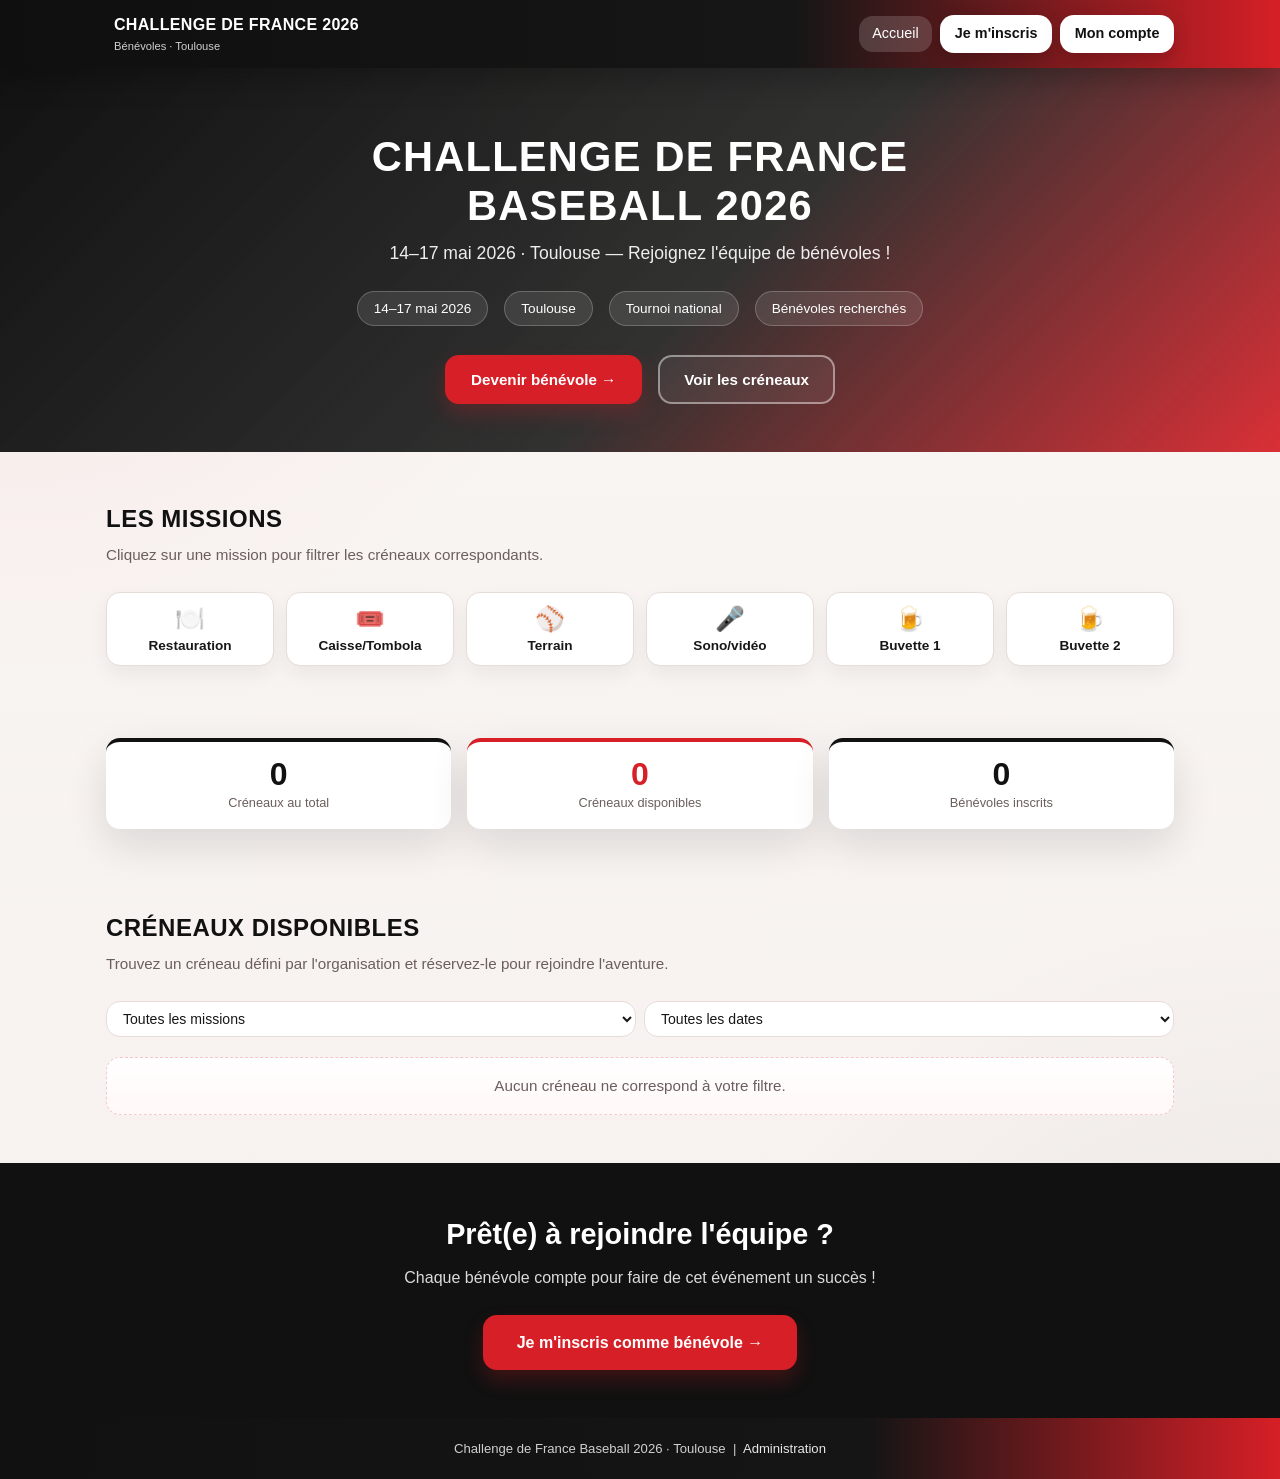
==== index.html @ 52179927 "encore une fois" ====
<!DOCTYPE html>
<html lang="fr">
<head>
  <meta charset="UTF-8" />
  <meta name="viewport" content="width=device-width, initial-scale=1.0" />
  <meta name="description" content="Devenez bénévole au Challenge de France de Baseball 2026 à Toulouse. Consultez les créneaux disponibles et inscrivez-vous en ligne." />
  <title>Bénévoles — Challenge de France Baseball 2026 · Toulouse</title>
  <link rel="stylesheet" href="css/main.css?v=20260425-1" />
</head>
<body>

  <!-- ====== HEADER ====== -->
  <header>
    <nav class="navbar" aria-label="Navigation principale">
      <a href="index.html" class="navbar-brand" aria-label="Accueil">
        <span class="brand-emoji" aria-hidden="true"></span>
        <span>
          <span class="brand-text">Challenge de France 2026</span>
          <span class="brand-sub">Bénévoles · Toulouse</span>
        </span>
      </a>
      <div class="navbar-links" role="navigation">
        <a href="index.html" class="active">Accueil</a>
        <a href="benevole.html" class="btn-cta">Je m'inscris</a>
        <a href="compte.html" class="btn-cta">Mon compte</a>
      </div>
    </nav>
  </header>

  <main>

    <!-- ====== HERO ====== -->
    <section class="hero" aria-labelledby="hero-title">
      <div class="container">
        <h1 id="hero-title">
          Challenge de France<br><span>Baseball 2026</span>
        </h1>
        <p class="hero-sub">
          14–17 mai 2026 · Toulouse — Rejoignez l'équipe de bénévoles !
        </p>
        <div class="hero-badges" aria-label="Informations clés">
          <div class="hero-badge">14–17 mai 2026</div>
          <div class="hero-badge">Toulouse</div>
          <div class="hero-badge">Tournoi national</div>
          <div class="hero-badge">Bénévoles recherchés</div>
        </div>
        <div class="hero-actions">
          <a href="benevole.html" class="btn btn-primary">Devenir bénévole →</a>
          <a href="#creneaux" class="btn btn-outline">Voir les créneaux</a>
        </div>
      </div>
    </section>

    <!-- ====== MISSIONS ====== -->
    <section class="section" aria-labelledby="missions-title">
      <div class="container">
        <h2 class="section-title" id="missions-title">Les missions</h2>
        <p class="section-sub">Cliquez sur une mission pour filtrer les créneaux correspondants.</p>

        <div class="missions-grid" role="list">
          <button class="mission-chip" data-mission="restauration" role="listitem" aria-label="Filtrer par mission Restauration">
            <span class="mission-icon" aria-hidden="true">🍽️</span>
            Restauration
          </button>
          <button class="mission-chip" data-mission="caisse_tombola" role="listitem" aria-label="Filtrer par mission Caisse/Tombola">
            <span class="mission-icon" aria-hidden="true">🎟️</span>
            Caisse/Tombola
          </button>
          <button class="mission-chip" data-mission="terrain" role="listitem" aria-label="Filtrer par mission Terrain">
            <span class="mission-icon" aria-hidden="true">⚾</span>
            Terrain
          </button>
          <button class="mission-chip" data-mission="sono_video" role="listitem" aria-label="Filtrer par mission Sono/vidéo">
            <span class="mission-icon" aria-hidden="true">🎤</span>
            Sono/vidéo
          </button>
          <button class="mission-chip" data-mission="buvette_1" role="listitem" aria-label="Filtrer par mission Buvette 1">
            <span class="mission-icon" aria-hidden="true">🍺</span>
            Buvette 1
          </button>
          <button class="mission-chip" data-mission="buvette_2" role="listitem" aria-label="Filtrer par mission Buvette 2">
            <span class="mission-icon" aria-hidden="true">🍺</span>
            Buvette 2
          </button>
        </div>
      </div>
    </section>

    <!-- ====== STATS ====== -->
    <section aria-label="Statistiques">
      <div class="container">
        <div class="stats-bar">
          <div class="stat-card">
            <div class="stat-number" id="stat-total-slots">—</div>
            <div class="stat-label">Créneaux au total</div>
          </div>
          <div class="stat-card accent">
            <div class="stat-number" id="stat-open-slots">—</div>
            <div class="stat-label">Créneaux disponibles</div>
          </div>
          <div class="stat-card">
            <div class="stat-number" id="stat-volunteers">—</div>
            <div class="stat-label">Bénévoles inscrits</div>
          </div>
        </div>
      </div>
    </section>

    <!-- ====== CRÉNEAUX ====== -->
    <section class="section" id="creneaux" aria-labelledby="creneaux-title">
      <div class="container">
        <h2 class="section-title" id="creneaux-title">Créneaux disponibles</h2>
        <p class="section-sub">Trouvez un créneau défini par l'organisation et réservez-le pour rejoindre l'aventure.</p>

        <!-- Filtres -->
        <div class="filter-bar" role="search" aria-label="Filtrer les créneaux">
          <select id="filter-mission" aria-label="Filtrer par mission">
            <option value="all">Toutes les missions</option>
            <option value="restauration">🍽️ Restauration</option>
            <option value="caisse_tombola">🎟️ Caisse/Tombola</option>
            <option value="terrain">⚾ Terrain</option>
            <option value="sono_video">🎤 Sono/vidéo</option>
            <option value="buvette_1">🍺 Buvette 1</option>
            <option value="buvette_2">🍺 Buvette 2</option>
          </select>
          <select id="filter-date" aria-label="Filtrer par date">
            <option value="all">Toutes les dates</option>
          </select>
        </div>

        <!-- Grille des créneaux (injectée par slots.js) -->
        <div id="slots-container" aria-live="polite" aria-label="Liste des créneaux">
          <div class="empty-state">
            <div class="empty-icon">⏳</div>
            <p>Chargement des créneaux fixes depuis la base…</p>
          </div>
        </div>
      </div>
    </section>

    <!-- ====== CTA INSCRIPTION ====== -->
    <section class="section" style="background:var(--color-primary);color:white;text-align:center;padding:3rem 1rem" aria-labelledby="cta-title">
      <div class="container">
        <h2 id="cta-title" style="font-size:1.8rem;margin-bottom:0.5rem">Prêt(e) à rejoindre l'équipe ?</h2>
        <p style="opacity:0.85;margin-bottom:1.5rem">Chaque bénévole compte pour faire de cet événement un succès !</p>
        <a href="benevole.html" class="btn btn-primary" style="font-size:1rem;padding:0.8rem 2rem">
          Je m'inscris comme bénévole →
        </a>
      </div>
    </section>

  </main>

  <!-- ====== FOOTER ====== -->
  <footer>
    <p>Challenge de France Baseball 2026 · Toulouse &nbsp;|&nbsp;
       <a href="admin.html">Administration</a>
    </p>
  </footer>

  <!-- Scripts (data.js doit être chargé en premier) -->
  <script src="js/supabase-config.js?v=20260430-1"></script>
  <script src="js/data.js?v=20260501-5"></script>
  <script src="js/slots.js?v=20260430-1"></script>

</body>
</html>
---- css/main.css ----
/* ===================================================
   Baseball Challenge France 2026 — Styles principaux
   Mobile-first, responsive
   =================================================== */

/* ---- Variables ---- */
:root {
  --color-primary: #111111;
  --color-secondary: #d61f26;
  --color-white: #ffffff;
  --color-bg: #f6f1ee;
  --color-bg-card: #ffffff;
  --color-text: #171717;
  --color-text-muted: #6a5f5c;
  --color-border: #e7dcd8;
  --color-success: #28a745;
  --color-warning: #ffc107;
  --color-danger: #dc3545;
  --radius: 14px;
  --shadow: 0 16px 40px rgba(17, 17, 17, 0.12);
  --font: 'Trebuchet MS', 'Segoe UI', sans-serif;
  --transition: 0.2s ease;
}

/* ---- Reset & Base ---- */
*, *::before, *::after {
  box-sizing: border-box;
  margin: 0;
  padding: 0;
}

html {
  scroll-behavior: smooth;
}

body {
  font-family: var(--font);
  background:
    radial-gradient(circle at top left, rgba(214, 31, 38, 0.08), transparent 35%),
    radial-gradient(circle at bottom right, rgba(17, 17, 17, 0.06), transparent 30%),
    linear-gradient(180deg, #faf6f4 0%, var(--color-bg) 100%);
  color: var(--color-text);
  line-height: 1.6;
  min-height: 100vh;
  display: flex;
  flex-direction: column;
}

img {
  max-width: 100%;
  display: block;
}

a {
  color: var(--color-primary);
  text-decoration: none;
}

a:hover {
  text-decoration: underline;
}

ul, ol {
  list-style: none;
}

/* ---- Layout ---- */
.container {
  width: 100%;
  max-width: 1100px;
  margin: 0 auto;
  padding: 0 1rem;
}

main {
  flex: 1;
}

/* ---- Header / Navbar ---- */
header {
  background: linear-gradient(90deg, #0f0f0f 0%, #161616 62%, #d61f26 100%);
  color: var(--color-white);
  padding: 0;
  position: sticky;
  top: 0;
  z-index: 100;
  box-shadow: 0 10px 30px rgba(0,0,0,0.25);
}

.navbar {
  display: flex;
  align-items: center;
  justify-content: space-between;
  padding: 0.75rem 1rem;
  max-width: 1100px;
  margin: 0 auto;
}

.navbar-brand {
  display: flex;
  align-items: center;
  gap: 0.5rem;
  text-decoration: none;
  color: var(--color-white);
}

.navbar-brand .brand-emoji {
  font-size: 1.6rem;
}

.navbar-brand .brand-text {
  font-size: 1rem;
  font-weight: 700;
  line-height: 1.2;
  text-transform: uppercase;
  letter-spacing: 0.02em;
}

.navbar-brand .brand-sub {
  font-size: 0.7rem;
  font-weight: 400;
  opacity: 0.8;
  display: block;
}

.navbar-links {
  display: flex;
  gap: 0.5rem;
  align-items: center;
}

.navbar-links a {
  color: var(--color-white);
  padding: 0.4rem 0.85rem;
  border-radius: var(--radius);
  font-size: 0.9rem;
  font-weight: 500;
  transition: background var(--transition);
  text-decoration: none;
}

.navbar-links a:hover,
.navbar-links a.active {
  background: rgba(255,255,255,0.16);
  text-decoration: none;
}

.navbar-links a.btn-cta {
  background: #ffffff;
  color: var(--color-primary);
  border: 1px solid rgba(255,255,255,0.2);
  box-shadow: 0 6px 18px rgba(0,0,0,0.18);
  font-weight: 700;
}

.navbar-links a.btn-cta:hover {
  background: #fff3f3;
}

/* ---- Hero ---- */
.hero {
  background:
    linear-gradient(135deg, rgba(0,0,0,0.92) 0%, rgba(17,17,17,0.86) 56%, rgba(214,31,38,0.92) 100%),
    radial-gradient(circle at top right, rgba(255,255,255,0.08), transparent 32%);
  color: var(--color-white);
  padding: 4rem 1rem 3rem;
  text-align: center;
}

.hero h1 {
  font-size: 2.1rem;
  font-weight: 900;
  margin-bottom: 0.5rem;
  line-height: 1.2;
  text-transform: uppercase;
  letter-spacing: 0.03em;
}

.hero h1 span {
  color: #ffffff;
}

.hero .hero-sub {
  font-size: 1.1rem;
  opacity: 0.92;
  margin-bottom: 1.5rem;
}

.hero-badges {
  display: flex;
  justify-content: center;
  gap: 1rem;
  flex-wrap: wrap;
  margin-bottom: 1.8rem;
}

.hero-badge {
  background: rgba(255,255,255,0.1);
  border: 1px solid rgba(255,255,255,0.22);
  border-radius: 2rem;
  padding: 0.35rem 1rem;
  font-size: 0.85rem;
  display: flex;
  align-items: center;
  gap: 0.35rem;
}

.hero-actions {
  display: flex;
  justify-content: center;
  gap: 1rem;
  flex-wrap: wrap;
}

/* ---- Buttons ---- */
.btn {
  display: inline-block;
  padding: 0.65rem 1.5rem;
  border-radius: var(--radius);
  font-size: 0.95rem;
  font-weight: 600;
  cursor: pointer;
  border: 2px solid transparent;
  transition: all var(--transition);
  text-decoration: none;
  text-align: center;
}

.btn:hover {
  text-decoration: none;
}

.btn-primary {
  background: var(--color-secondary);
  color: var(--color-white);
  border-color: var(--color-secondary);
  box-shadow: 0 10px 20px rgba(214, 31, 38, 0.24);
}

.btn-primary:hover {
  background: #b8181e;
  border-color: #b8181e;
}

.btn-outline {
  background: rgba(255,255,255,0.06);
  color: var(--color-white);
  border-color: rgba(255,255,255,0.45);
}

.btn-outline:hover {
  background: rgba(255,255,255,0.14);
}

.btn-secondary {
  background: var(--color-primary);
  color: var(--color-white);
}

.btn-secondary:hover {
  background: #002d6b;
}

.btn-sm {
  padding: 0.35rem 0.85rem;
  font-size: 0.82rem;
}

.btn-block {
  width: 100%;
  display: block;
}

/* ---- Sections ---- */
.section {
  padding: 3rem 0;
}

.section-title {
  font-size: 1.5rem;
  font-weight: 800;
  color: var(--color-primary);
  margin-bottom: 0.3rem;
  display: flex;
  align-items: center;
  gap: 0.5rem;
  text-transform: uppercase;
  letter-spacing: 0.02em;
}

.section-sub {
  color: var(--color-text-muted);
  font-size: 0.95rem;
  margin-bottom: 1.5rem;
}

/* ---- Cards ---- */
.card {
  background: var(--color-bg-card);
  border-radius: calc(var(--radius) + 2px);
  box-shadow: var(--shadow);
  padding: 1.2rem;
  border: 1px solid var(--color-border);
}

/* ---- Stats bar ---- */
.stats-bar {
  display: grid;
  grid-template-columns: repeat(auto-fit, minmax(140px, 1fr));
  gap: 1rem;
  margin-bottom: 2rem;
}

.stat-card {
  background: var(--color-bg-card);
  border-radius: var(--radius);
  box-shadow: var(--shadow);
  padding: 1rem;
  text-align: center;
  border-top: 4px solid var(--color-primary);
}

.stat-card.accent {
  border-top-color: var(--color-secondary);
}

.stat-number {
  font-size: 2rem;
  font-weight: 800;
  color: var(--color-primary);
  line-height: 1;
}

.stat-card.accent .stat-number {
  color: var(--color-secondary);
}

.stat-label {
  font-size: 0.8rem;
  color: var(--color-text-muted);
  margin-top: 0.2rem;
}

/* ---- Slots Grid ---- */
.slots-grid {
  display: grid;
  grid-template-columns: repeat(auto-fill, minmax(290px, 1fr));
  gap: 1rem;
}

/* ---- Calendar view (homepage slots) ---- */
.calendar-grid {
  display: grid;
  grid-template-columns: repeat(auto-fit, minmax(240px, 1fr));
  gap: 1rem;
  align-items: start;
}

.calendar-day {
  background: var(--color-bg-card);
  border: 1px solid var(--color-border);
  border-radius: var(--radius);
  box-shadow: var(--shadow);
  overflow: hidden;
}

.calendar-day-header {
  padding: 0.9rem 1rem;
  border-bottom: 1px solid var(--color-border);
  background: linear-gradient(120deg, #f2f6fc 0%, #e8effa 100%);
}

.calendar-day-name {
  margin: 0;
  font-size: 0.82rem;
  text-transform: uppercase;
  letter-spacing: 0.06em;
  color: var(--color-primary);
  font-weight: 800;
}

.calendar-day-date {
  margin: 0.2rem 0 0;
  font-size: 1.05rem;
  color: var(--color-text);
}

.calendar-day-count {
  margin: 0.3rem 0 0;
  font-size: 0.78rem;
  color: var(--color-text-muted);
}

.calendar-day-slots {
  padding: 0.8rem;
  display: grid;
  gap: 0.8rem;
}

.calendar-day .slot-card {
  box-shadow: none;
}

.slot-card {
  background: var(--color-bg-card);
  border-radius: var(--radius);
  box-shadow: var(--shadow);
  border: 1px solid var(--color-border);
  overflow: hidden;
  transition: transform var(--transition), box-shadow var(--transition);
}

.slot-card:hover {
  transform: translateY(-2px);
  box-shadow: 0 6px 20px rgba(0,63,145,0.14);
}

.slot-card-header {
  background: var(--color-primary);
  color: var(--color-white);
  padding: 0.75rem 1rem;
  display: flex;
  align-items: center;
  justify-content: space-between;
  gap: 0.5rem;
}

.slot-mission {
  font-weight: 700;
  font-size: 0.95rem;
  display: flex;
  align-items: center;
  gap: 0.4rem;
}

.slot-badge {
  font-size: 0.72rem;
  padding: 0.2rem 0.55rem;
  border-radius: 1rem;
  font-weight: 600;
  white-space: nowrap;
}

.slot-badge.open {
  background: var(--color-success);
  color: white;
}

.slot-badge.full {
  background: var(--color-danger);
  color: white;
}

.slot-badge.closed {
  background: #888;
  color: white;
}

.slot-card-body {
  padding: 1rem;
}

.slot-info {
  display: flex;
  flex-direction: column;
  gap: 0.4rem;
  margin-bottom: 1rem;
}

.slot-info-row {
  display: flex;
  align-items: center;
  gap: 0.5rem;
  font-size: 0.88rem;
  color: var(--color-text-muted);
}

.slot-info-row .icon {
  width: 18px;
  text-align: center;
  flex-shrink: 0;
}

.slot-progress {
  margin-bottom: 0.75rem;
}

.slot-progress-label {
  display: flex;
  justify-content: space-between;
  font-size: 0.8rem;
  color: var(--color-text-muted);
  margin-bottom: 0.3rem;
}

.progress-bar {
  background: var(--color-border);
  border-radius: 1rem;
  height: 7px;
  overflow: hidden;
}

.progress-fill {
  height: 100%;
  border-radius: 1rem;
  background: var(--color-success);
  transition: width 0.4s ease;
}

.progress-fill.nearly-full {
  background: var(--color-warning);
}

.progress-fill.full {
  background: var(--color-danger);
}

/* ---- Missions Section ---- */
.missions-grid {
  display: grid;
  grid-template-columns: repeat(auto-fill, minmax(150px, 1fr));
  gap: 0.75rem;
  margin-bottom: 1.5rem;
}

.mission-chip {
  background: var(--color-bg-card);
  border: 1px solid var(--color-border);
  border-radius: var(--radius);
  padding: 0.75rem;
  text-align: center;
  font-size: 0.85rem;
  font-weight: 600;
  color: var(--color-text);
  cursor: pointer;
  transition: all var(--transition);
  display: flex;
  flex-direction: column;
  align-items: center;
  gap: 0.3rem;
  box-shadow: 0 8px 20px rgba(17, 17, 17, 0.06);
}

.mission-chip .mission-icon {
  font-size: 1.5rem;
}

.mission-chip:hover,
.mission-chip.active {
  border-color: var(--color-secondary);
  background: linear-gradient(180deg, #fff7f7 0%, #fff1f1 100%);
  color: var(--color-secondary);
}

/* ---- Filter bar ---- */
.filter-bar {
  display: flex;
  gap: 0.5rem;
  flex-wrap: wrap;
  align-items: center;
  margin-bottom: 1.25rem;
}

.filter-bar select,
.filter-bar input {
  padding: 0.5rem 0.75rem;
  border: 1px solid var(--color-border);
  border-radius: var(--radius);
  font-size: 0.88rem;
  background: white;
  color: var(--color-text);
  flex: 1;
  min-width: 140px;
}

/* ---- Form styles ---- */
.form-page {
  background:
    radial-gradient(circle at top left, rgba(214, 31, 38, 0.06), transparent 35%),
    linear-gradient(180deg, #faf7f5 0%, var(--color-bg) 100%);
  padding: 2rem 0;
}

.form-container {
  max-width: 1500px;
  margin: 0 auto;
  padding: 0 1rem;
}

.form-card {
  background: var(--color-bg-card);
  border-radius: var(--radius);
  box-shadow: var(--shadow);
  padding: 2rem;
  border: 1px solid var(--color-border);
}

.form-header {
  margin-bottom: 1.5rem;
  padding-bottom: 1rem;
  border-bottom: 2px solid var(--color-border);
}

.form-header h2 {
  font-size: 1.4rem;
  font-weight: 700;
  color: var(--color-primary);
  margin-bottom: 0.3rem;
}

.form-header p {
  color: var(--color-text-muted);
  font-size: 0.92rem;
}

.form-section {
  margin-bottom: 1.5rem;
}

.form-section-title {
  font-size: 0.85rem;
  font-weight: 700;
  text-transform: uppercase;
  letter-spacing: 0.05em;
  color: var(--color-text-muted);
  margin-bottom: 1rem;
  padding-bottom: 0.4rem;
  border-bottom: 1px solid var(--color-border);
}

.form-row {
  display: grid;
  grid-template-columns: 1fr 1fr;
  gap: 1rem;
}

.form-group {
  margin-bottom: 1rem;
}

.form-group label {
  display: block;
  font-size: 0.88rem;
  font-weight: 600;
  color: var(--color-text);
  margin-bottom: 0.35rem;
}

.form-group label .required {
  color: var(--color-secondary);
  margin-left: 2px;
}

.form-group input:not(.password-field input),
.form-group select,
.form-group textarea {
  width: 100%;
  padding: 0.6rem 0.85rem;
  border: 1.5px solid var(--color-border);
  border-radius: var(--radius);
  font-size: 0.92rem;
  font-family: var(--font);
  color: var(--color-text);
  background: #fff;
  transition: border-color var(--transition), box-shadow var(--transition);
}

.form-group .password-field input {
  padding: 0.6rem 0.85rem;
}

.form-group input:focus,
.form-group select:focus,
.form-group textarea:focus {
  outline: none;
  border-color: var(--color-primary);
  box-shadow: 0 0 0 3px rgba(0,63,145,0.12);
}

.form-group input.error,
.form-group select.error,
.form-group textarea.error {
  border-color: var(--color-danger);
}

.form-group textarea {
  resize: vertical;
  min-height: 90px;
}

.password-field {
  display: flex;
  align-items: center;
  border: 1.5px solid var(--color-border);
  border-radius: var(--radius);
  padding: 0;
  background: #fff;
  transition: border-color var(--transition), box-shadow var(--transition);
}

.password-field:focus-within {
  border-color: var(--color-primary);
  box-shadow: 0 0 0 3px rgba(0,63,145,0.12);
}

.password-field input {
  flex: 1;
  border: none;
  padding: 0.6rem 0.85rem;
  font-size: 0.92rem;
  font-family: var(--font);
  color: var(--color-text);
  background: transparent;
}

.password-field input:focus {
  outline: none;
}

.password-toggle {
  display: inline-flex;
  align-items: center;
  justify-content: center;
  width: 2.2rem;
  height: 100%;
  border: none;
  background: transparent;
  color: var(--color-text-muted);
  cursor: pointer;
  font-size: 1rem;
  line-height: 1;
  padding: 0;
  flex-shrink: 0;
  transition: color var(--transition), background var(--transition);
}

.password-toggle:hover,
.password-toggle:focus-visible {
  background: rgba(17, 17, 17, 0.04);
  color: var(--color-primary);
  outline: none;
}

.password-toggle.is-visible {
  color: var(--color-secondary);
}

.form-error {
  color: var(--color-danger);
  font-size: 0.8rem;
  margin-top: 0.25rem;
  display: none;
}

.form-error.visible {
  display: block;
}

.form-note {
  font-size: 0.8rem;
  color: var(--color-text-muted);
  margin-top: 0.25rem;
}

.planner-session {
  display: flex;
  justify-content: space-between;
  align-items: center;
  gap: 0.75rem;
  background: linear-gradient(180deg, #fff7f7 0%, #fff1f1 100%);
  border: 1px solid var(--color-border);
  border-radius: var(--radius);
  padding: 0.65rem 0.8rem;
  margin-bottom: 1rem;
}

.planner-session.hidden,
.auth-form.hidden,
.hidden {
  display: none;
}

.auth-tabs {
  display: flex;
  gap: 0.4rem;
  margin-bottom: 1rem;
}

.auth-tab {
  flex: 1;
  border: 1px solid var(--color-border);
  background: white;
  color: var(--color-text-muted);
  border-radius: var(--radius);
  padding: 0.55rem 0.75rem;
  font-weight: 700;
  cursor: pointer;
}

.auth-tab.active {
  background: var(--color-primary);
  color: white;
  border-color: var(--color-primary);
}

.planner-layout {
  display: grid;
  grid-template-columns: minmax(260px, 320px) 1fr;
  gap: 1rem;
}

.planner-create h3,
.planner-calendar h3,
.planner-join h3 {
  margin-bottom: 0.75rem;
  color: var(--color-primary);
}

.planner-calendar-head {
  margin-bottom: 0.6rem;
}

.outlook-board {
  display: grid;
  grid-template-columns: 52px 1fr;
  gap: 0.6rem;
}

.outlook-time-col {
  display: grid;
  grid-template-rows: repeat(16, 36px);
  color: var(--color-text-muted);
  font-size: 0.72rem;
  text-align: right;
  padding-top: 2.2rem;
}

.outlook-time-label {
  transform: translateY(-0.5rem);
  padding-right: 0.3rem;
}

.outlook-days {
  display: grid;
  grid-template-columns: repeat(4, minmax(180px, 1fr));
  gap: 0.6rem;
  overflow-x: auto;
  padding-bottom: 0.3rem;
}

.outlook-day {
  min-width: 180px;
}

.outlook-day-head {
  font-size: 0.78rem;
  font-weight: 800;
  color: var(--color-primary);
  text-transform: capitalize;
  margin-bottom: 0.4rem;
  letter-spacing: 0.02em;
}

.outlook-track {
  position: relative;
  height: 576px;
  border: 1px solid var(--color-border);
  border-radius: var(--radius);
  background:
    linear-gradient(180deg, #fffdfc 0%, #f8f1ee 100%),
    repeating-linear-gradient(
      to bottom,
      rgba(214, 31, 38, 0.03) 0,
      rgba(214, 31, 38, 0.03) 1px,
      transparent 1px,
      transparent 36px
    );
  overflow: hidden;
}

.outlook-hour-lines {
  position: absolute;
  inset: 0;
  display: grid;
  grid-template-rows: repeat(16, 1fr);
}

.outlook-hour-line {
  border-top: 1px solid rgba(214, 31, 38, 0.08);
}

.outlook-events-layer {
  position: absolute;
  inset: 0;
}

.outlook-event {
  position: absolute;
  left: 5px;
  right: 5px;
  border: 1px solid rgba(214, 31, 38, 0.25);
  background: linear-gradient(180deg, #ffffff 0%, #fff5f5 100%);
  border-radius: 10px;
  padding: 0.35rem;
  overflow: hidden;
  display: flex;
  flex-direction: column;
  gap: 0.2rem;
  box-shadow: var(--shadow);
}

.outlook-event.current-user {
  border-color: var(--color-secondary);
  background: linear-gradient(180deg, #fff2f2 0%, #ffe8e8 100%);
}

.outlook-event-title {
  font-size: 0.75rem;
  font-weight: 800;
  line-height: 1.1;
  color: var(--color-primary);
}

.outlook-event-meta {
  font-size: 0.68rem;
  color: var(--color-text-muted);
}

.owner-actions {
  display: flex;
  gap: 0.3rem;
  flex-wrap: wrap;
}

.owner-action-btn {
  background: #ffffff;
  border: 1px solid rgba(17, 17, 17, 0.18);
  color: var(--color-primary);
  font-size: 0.64rem;
  padding: 0.16rem 0.38rem;
}

.owner-action-btn.danger {
  border-color: rgba(214, 31, 38, 0.34);
  color: var(--color-secondary);
}

.outlook-event-join {
  margin-top: auto;
  padding: 0.2rem 0.35rem;
  font-size: 0.66rem;
}

.join-slot-item {
  display: flex;
  justify-content: space-between;
  gap: 0.8rem;
  align-items: flex-start;
  border: 1px solid var(--color-border);
  border-radius: var(--radius);
  padding: 0.65rem 0.75rem;
  margin-bottom: 0.55rem;
  background: linear-gradient(180deg, #ffffff 0%, #fffaf9 100%);
}

/* ---- Alerts / Messages ---- */
.alert {
  padding: 1rem 1.2rem;
  border-radius: var(--radius);
  margin-bottom: 1rem;
  display: flex;
  align-items: flex-start;
  gap: 0.75rem;
  font-size: 0.92rem;
}

.alert-success {
  background: #d4edda;
  color: #155724;
  border: 1px solid #c3e6cb;
}

.alert-danger {
  background: #f8d7da;
  color: #721c24;
  border: 1px solid #f5c6cb;
}

.alert-info {
  background: #d1ecf1;
  color: #0c5460;
  border: 1px solid #bee5eb;
}

.alert-icon {
  font-size: 1.1rem;
  flex-shrink: 0;
  margin-top: 1px;
}

.alert.hidden {
  display: none;
}

/* ---- Success screen ---- */
.success-screen {
  text-align: center;
  padding: 2rem 1rem;
  display: none;
}

.success-screen.visible {
  display: block;
}

.success-icon {
  font-size: 3.5rem;
  margin-bottom: 1rem;
}

.success-screen h3 {
  font-size: 1.4rem;
  color: var(--color-success);
  margin-bottom: 0.5rem;
}

.success-screen p {
  color: var(--color-text-muted);
  margin-bottom: 1.5rem;
}

/* ---- Footer ---- */
footer {
  background: linear-gradient(90deg, #111111 0%, #151515 68%, #d61f26 100%);
  color: rgba(255,255,255,0.8);
  text-align: center;
  padding: 1.25rem 1rem;
  font-size: 0.82rem;
  margin-top: auto;
}

footer a {
  color: rgba(255,255,255,0.9);
}

/* ---- Loading spinner ---- */
.spinner {
  display: inline-block;
  width: 18px;
  height: 18px;
  border: 2px solid rgba(255,255,255,0.4);
  border-top-color: white;
  border-radius: 50%;
  animation: spin 0.6s linear infinite;
  vertical-align: middle;
}

@keyframes spin {
  to { transform: rotate(360deg); }
}

/* ---- Empty state ---- */
.empty-state {
  text-align: center;
  padding: 3rem 1rem;
  color: var(--color-text-muted);
  background: linear-gradient(180deg, #ffffff 0%, #fff8f7 100%);
  border: 1px dashed rgba(214, 31, 38, 0.22);
  border-radius: var(--radius);
}

.empty-state .empty-icon {
  font-size: 3rem;
  margin-bottom: 0.75rem;
}

.empty-state p {
  font-size: 0.95rem;
}

/* ---- Info banner on home ---- */
.info-banner {
  background: linear-gradient(180deg, #fff7f7 0%, #ffecec 100%);
  border: 1px solid rgba(214, 31, 38, 0.18);
  border-radius: var(--radius);
  padding: 0.9rem 1.1rem;
  margin-bottom: 1.5rem;
  font-size: 0.9rem;
  color: #6c1b1f;
  display: flex;
  align-items: center;
  gap: 0.6rem;
}

  /* ---- Calendar Grid (Hours vs Dates) ---- */
  .calendar-grid-container {
    overflow-x: auto;
    margin: 1.5rem 0;
    border: 1px solid var(--color-border);
    border-radius: var(--radius);
    background: linear-gradient(180deg, #ffffff 0%, #fff8f7 100%);
  }

  .calendar-grid-container .calendar-grid {
    display: grid;
    grid-template-columns: 80px repeat(4, 1fr);
    gap: 1px;
    background: var(--color-border);
    padding: 0;
    min-width: 700px;
  }

  .calendar-cell {
    background: white;
    padding: 0.75rem;
    font-size: 0.82rem;
    min-height: 50px;
    display: flex;
    flex-wrap: wrap;
    gap: 0.25rem;
    align-content: flex-start;
  }

  .calendar-cell.header-corner {
    background: #f5f7fa;
  }

  .calendar-cell.header-date {
    background: linear-gradient(135deg, #111111 0%, #3a3a3a 100%);
    color: white;
    font-weight: bold;
    text-align: center;
    padding: 0.9rem 0.5rem;
    font-size: 0.75rem;
  }

  .calendar-cell.header-time {
    background: #f5f7fa;
    font-weight: 600;
    text-align: center;
    padding: 0.5rem;
    font-size: 0.75rem;
  }

  .calendar-cell.time-slot {
    background: #fafbfc;
  }

  .calendar-entry {
    display: inline-flex;
    align-items: center;
    justify-content: center;
    font-size: 1.3rem;
    width: 2rem;
    height: 2rem;
    border-radius: 50%;
    background: white;
    border: 1px solid var(--color-border);
    cursor: pointer;
    transition: all 0.2s ease;
  }

  .calendar-entry:hover {
    background: #f0f4f8;
    border-color: var(--color-primary);
    transform: scale(1.1);
  }

  .calendar-entry.current-user {
    background: #fff1f1;
    border-color: var(--color-secondary);
    font-weight: bold;
  }

  .calendar-entry.more {
    font-size: 0.7rem;
    color: var(--color-text-muted);
  }

/* ---- Responsive ---- */
@media (max-width: 600px) {
  .hero h1 {
    font-size: 1.5rem;
  }

  .form-row {
    grid-template-columns: 1fr;
  }

  .navbar-links a:not(.btn-cta) {
    display: none;
  }

  .stats-bar {
    grid-template-columns: repeat(2, 1fr);
  }

  .planner-layout {
    grid-template-columns: 1fr;
  }

  .outlook-board {
    grid-template-columns: 1fr;
  }

  .outlook-time-col {
    display: none;
  }

  .outlook-days {
    grid-template-columns: repeat(4, minmax(220px, 1fr));
  }
}

@media (min-width: 768px) {
  .hero {
    padding: 4rem 1rem 3rem;
  }

  .hero h1 {
    font-size: 2.6rem;
  }

  .section {
    padding: 3rem 0;
  }
}

.volunteer-list {
  display: flex;
  flex-direction: column;
  gap: 0.25rem;
}

.volunteer-item {
  display: flex;
  justify-content: center;
  align-items: center;
  gap: 0.3rem;
  font-size: 0.75rem;
  padding: 0.2rem;
  background: #eef3f8;
  border-radius: 3px;
  flex-wrap: wrap;
}

.volunteer-item strong {
  color: var(--color-primary);
}

.unregister-btn {
  background: none;
  border: none;
  color: #dc3545;
  cursor: pointer;
  font-weight: bold;
  padding: 0;
  margin-left: 0.15rem;
}

.unregister-btn:hover {
  text-decoration: underline;
}

.volunteer-list-compact {
  display: flex;
  flex-direction: column;
  gap: 0.4rem;
}

.volunteer-line {
  display: flex;
  align-items: center;
  gap: 0.5rem;
  justify-content: space-between;
  padding: 0.3rem 0;
  font-size: 0.9rem;
}

.volunteer-line .unregister-btn {
  margin-left: auto;
}

.list-day-section {
  margin-bottom: 1.5rem;
}

.list-day-section h4 {
  color: var(--color-primary);
  margin-bottom: 0.75rem;
  font-size: 1rem;
}

.mission-section {
  margin-bottom: 1rem;
}

.mission-header {
  font-weight: bold;
  color: var(--color-primary);
  margin-bottom: 0.5rem;
  font-size: 0.9rem;
  padding: 0.5rem 0.75rem;
  background: #f5f7fa;
  border-radius: 4px;
}

.slot-header {
  font-weight: bold;
  color: var(--color-primary);
  margin-bottom: 0.5rem;
  font-size: 0.9rem;
}
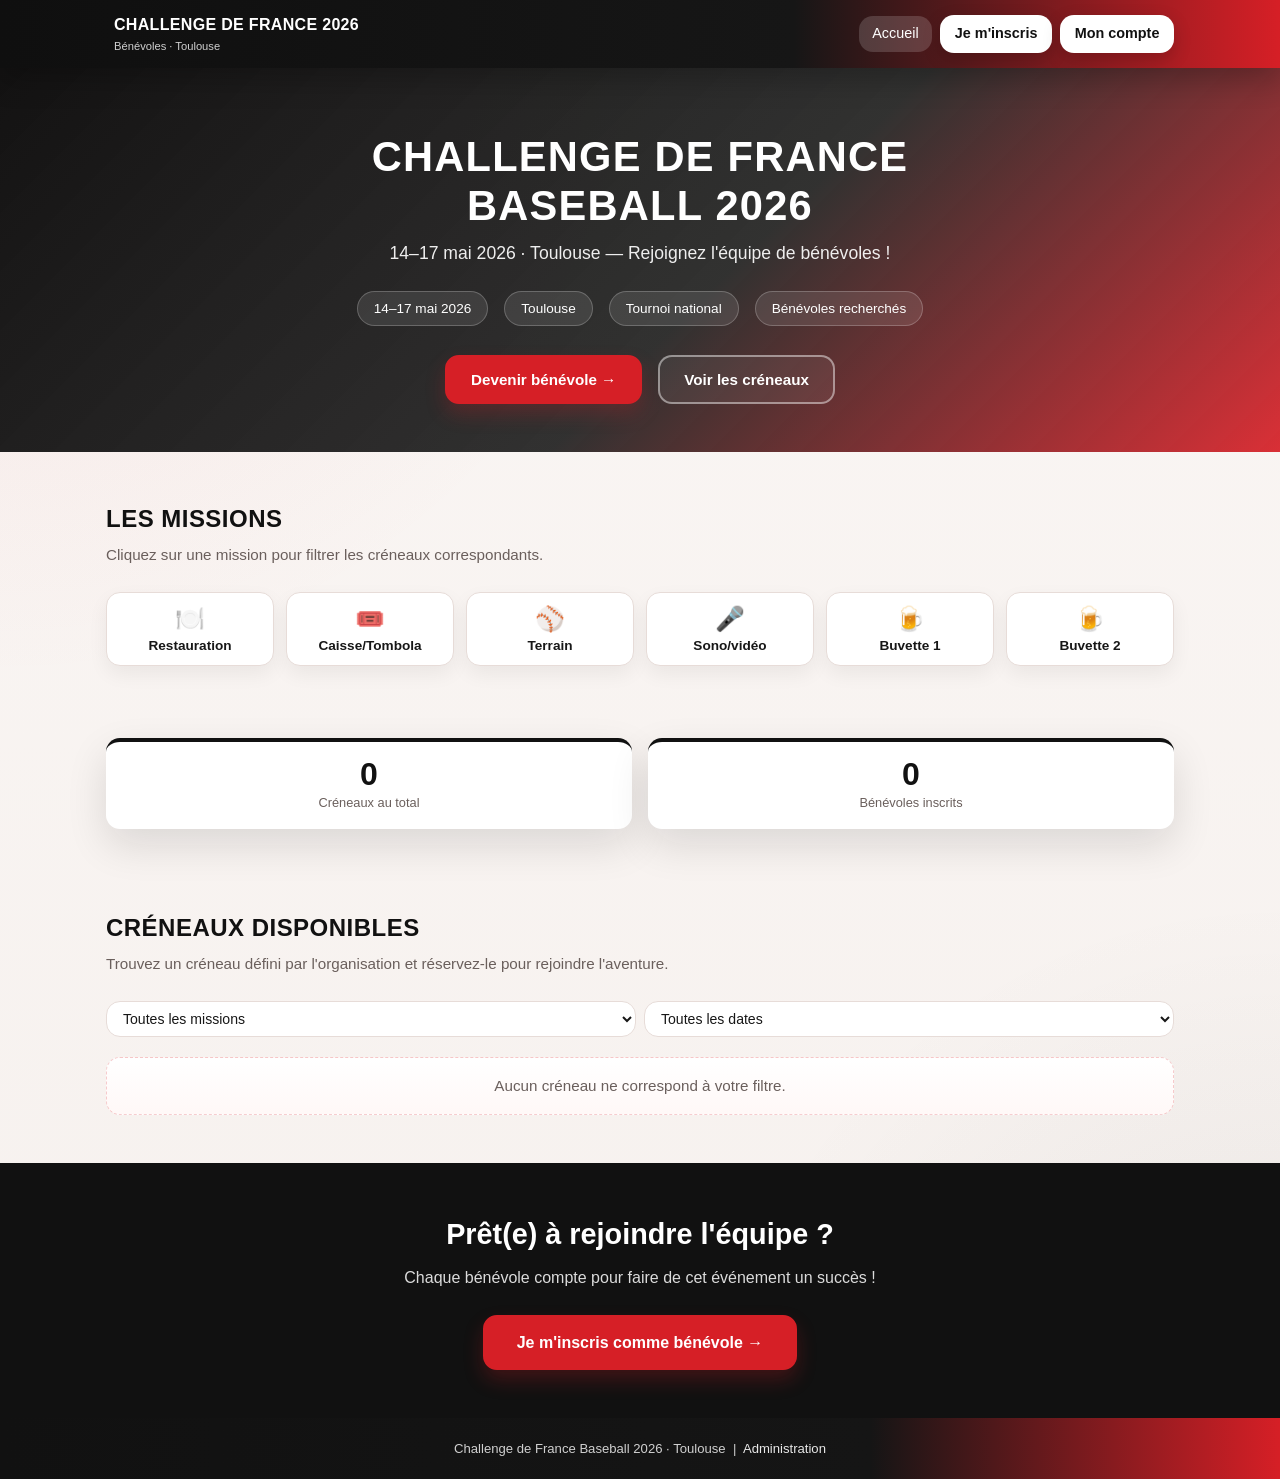
==== commit a04af7eb: "stat créneaux disponible supprimé" ====
--- a/index.html
+++ b/index.html
@@ -5,7 +5,7 @@
   <meta name="viewport" content="width=device-width, initial-scale=1.0" />
   <meta name="description" content="Devenez bénévole au Challenge de France de Baseball 2026 à Toulouse. Consultez les créneaux disponibles et inscrivez-vous en ligne." />
   <title>Bénévoles — Challenge de France Baseball 2026 · Toulouse</title>
-  <link rel="stylesheet" href="css/main.css?v=20260425-1" />
+  <link rel="stylesheet" href="css/main.css?v=20260504-1" />
 </head>
 <body>
 
@@ -94,10 +94,6 @@
             <div class="stat-number" id="stat-total-slots">—</div>
             <div class="stat-label">Créneaux au total</div>
           </div>
-          <div class="stat-card accent">
-            <div class="stat-number" id="stat-open-slots">—</div>
-            <div class="stat-label">Créneaux disponibles</div>
-          </div>
           <div class="stat-card">
             <div class="stat-number" id="stat-volunteers">—</div>
             <div class="stat-label">Bénévoles inscrits</div>
@@ -160,8 +156,8 @@
 
   <!-- Scripts (data.js doit être chargé en premier) -->
   <script src="js/supabase-config.js?v=20260430-1"></script>
-  <script src="js/data.js?v=20260501-5"></script>
-  <script src="js/slots.js?v=20260430-1"></script>
+  <script src="js/data.js?v=20260504-1"></script>
+  <script src="js/slots.js?v=20260504-1"></script>
 
 </body>
 </html>
--- a/css/main.css
+++ b/css/main.css
@@ -1002,6 +1002,79 @@
   display: none;
 }
 
+/* ---- Contact reminder modal ---- */
+.contact-reminder-overlay {
+  position: fixed;
+  inset: 0;
+  z-index: 220;
+  background: rgba(12, 12, 12, 0.62);
+  display: flex;
+  align-items: center;
+  justify-content: center;
+  padding: 1rem;
+}
+
+.contact-reminder {
+  width: 100%;
+  max-width: 460px;
+  background: linear-gradient(180deg, #ffffff 0%, #fff8f7 100%);
+  border: 1px solid rgba(214, 31, 38, 0.14);
+  border-radius: calc(var(--radius) + 2px);
+  box-shadow: 0 24px 70px rgba(0, 0, 0, 0.28);
+  padding: 1.4rem 1.35rem 1.25rem;
+  position: relative;
+}
+
+.contact-reminder-badge {
+  display: inline-flex;
+  align-items: center;
+  gap: 0.35rem;
+  padding: 0.28rem 0.65rem;
+  border-radius: 999px;
+  background: rgba(214, 31, 38, 0.09);
+  color: var(--color-secondary);
+  font-size: 0.78rem;
+  font-weight: 700;
+  margin-bottom: 0.65rem;
+}
+
+.contact-reminder h3 {
+  color: var(--color-primary);
+  font-size: 1.15rem;
+  line-height: 1.25;
+  margin-bottom: 0.5rem;
+}
+
+.contact-reminder p {
+  color: var(--color-text-muted);
+  font-size: 0.94rem;
+  margin-bottom: 1rem;
+}
+
+.contact-reminder-actions {
+  display: flex;
+  flex-wrap: wrap;
+  gap: 0.65rem;
+  justify-content: flex-end;
+}
+
+.contact-reminder-close {
+  position: absolute;
+  top: 0.65rem;
+  right: 0.75rem;
+  border: none;
+  background: transparent;
+  color: var(--color-text-muted);
+  font-size: 1.4rem;
+  line-height: 1;
+  cursor: pointer;
+  padding: 0.2rem;
+}
+
+.contact-reminder-close:hover {
+  color: var(--color-primary);
+}
+
 /* ---- Success screen ---- */
 .success-screen {
   text-align: center;
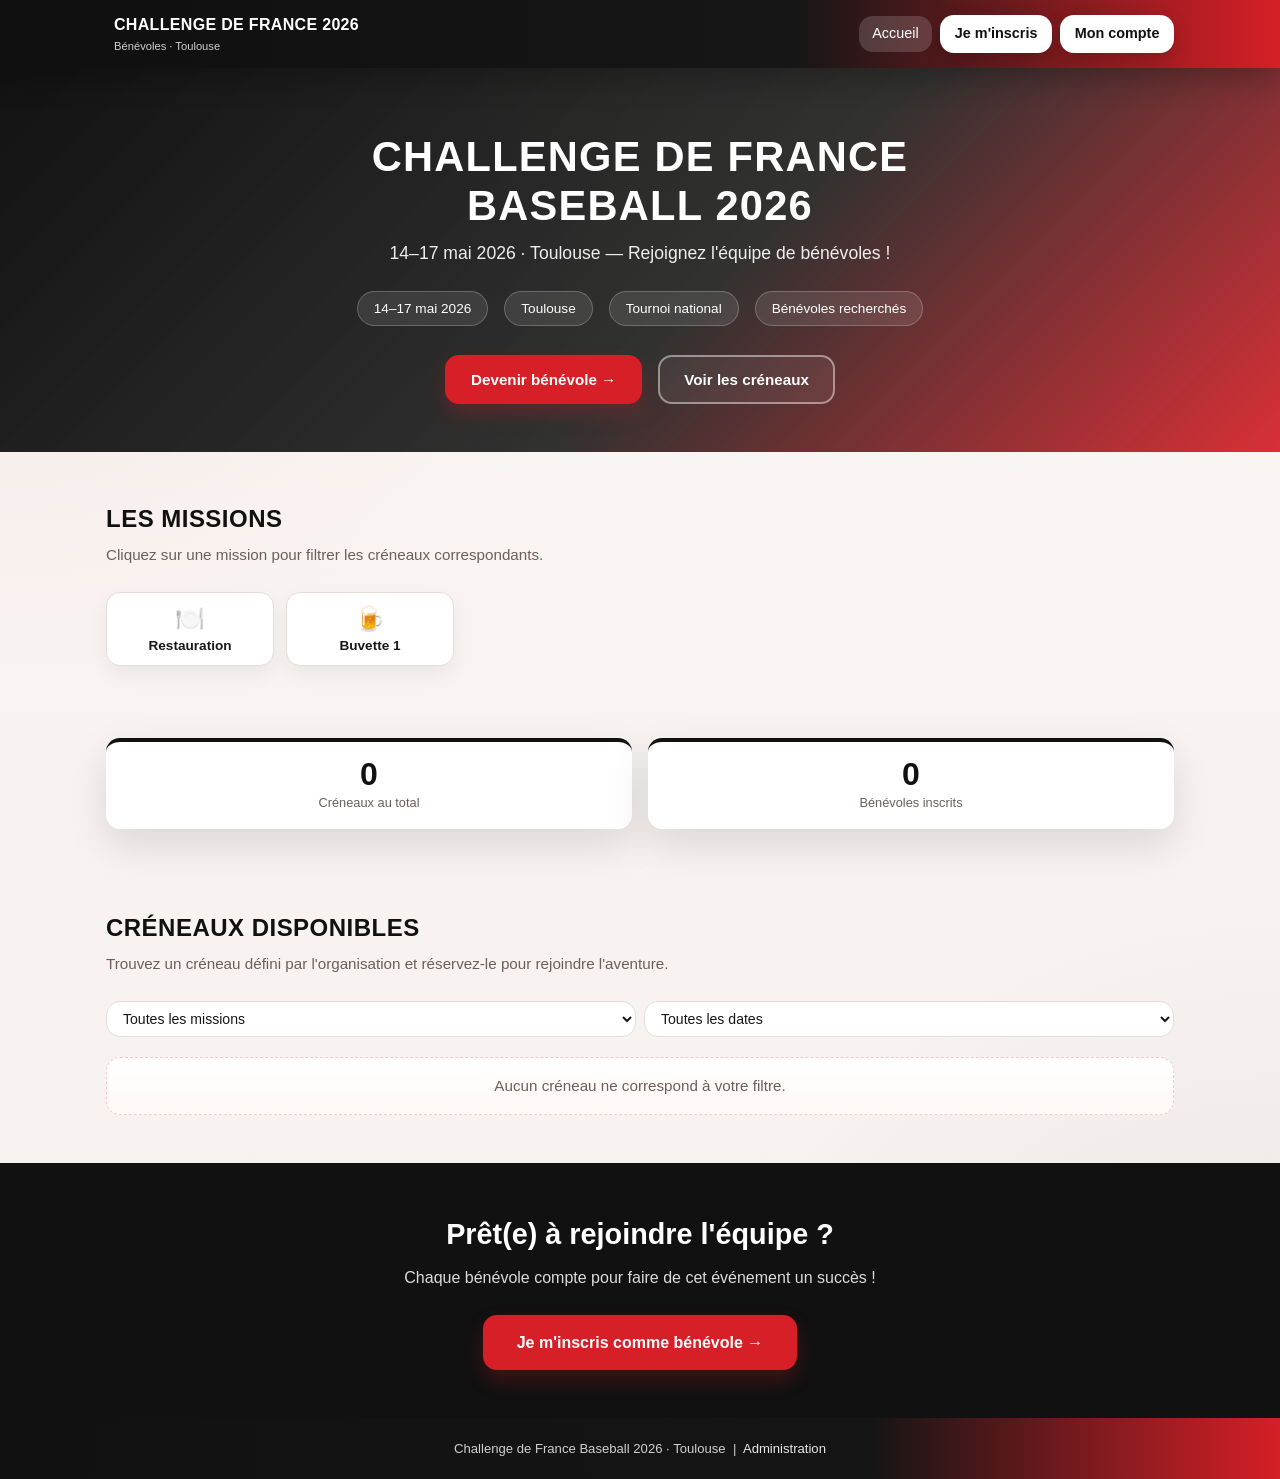
==== commit 4b3b8772: "Update mission grid" ====
--- a/index.html
+++ b/index.html
@@ -5,7 +5,7 @@
   <meta name="viewport" content="width=device-width, initial-scale=1.0" />
   <meta name="description" content="Devenez bénévole au Challenge de France de Baseball 2026 à Toulouse. Consultez les créneaux disponibles et inscrivez-vous en ligne." />
   <title>Bénévoles — Challenge de France Baseball 2026 · Toulouse</title>
-  <link rel="stylesheet" href="css/main.css?v=20260504-1" />
+  <link rel="stylesheet" href="css/main.css?v=20260504-2" />
 </head>
 <body>
 
@@ -62,26 +62,11 @@
             <span class="mission-icon" aria-hidden="true">🍽️</span>
             Restauration
           </button>
-          <button class="mission-chip" data-mission="caisse_tombola" role="listitem" aria-label="Filtrer par mission Caisse/Tombola">
-            <span class="mission-icon" aria-hidden="true">🎟️</span>
-            Caisse/Tombola
-          </button>
-          <button class="mission-chip" data-mission="terrain" role="listitem" aria-label="Filtrer par mission Terrain">
-            <span class="mission-icon" aria-hidden="true">⚾</span>
-            Terrain
-          </button>
-          <button class="mission-chip" data-mission="sono_video" role="listitem" aria-label="Filtrer par mission Sono/vidéo">
-            <span class="mission-icon" aria-hidden="true">🎤</span>
-            Sono/vidéo
-          </button>
           <button class="mission-chip" data-mission="buvette_1" role="listitem" aria-label="Filtrer par mission Buvette 1">
             <span class="mission-icon" aria-hidden="true">🍺</span>
             Buvette 1
           </button>
-          <button class="mission-chip" data-mission="buvette_2" role="listitem" aria-label="Filtrer par mission Buvette 2">
-            <span class="mission-icon" aria-hidden="true">🍺</span>
-            Buvette 2
-          </button>
+
         </div>
       </div>
     </section>
@@ -156,8 +141,8 @@
 
   <!-- Scripts (data.js doit être chargé en premier) -->
   <script src="js/supabase-config.js?v=20260430-1"></script>
-  <script src="js/data.js?v=20260504-1"></script>
-  <script src="js/slots.js?v=20260504-1"></script>
+  <script src="js/data.js?v=20260504-3"></script>
+  <script src="js/slots.js?v=20260504-2"></script>
 
 </body>
 </html>
--- a/css/main.css
+++ b/css/main.css
@@ -261,6 +261,17 @@
   background: #002d6b;
 }
 
+.btn-danger {
+  background: #b42318;
+  color: var(--color-white);
+  border-color: #b42318;
+}
+
+.btn-danger:hover {
+  background: #8f1d13;
+  border-color: #8f1d13;
+}
+
 .btn-sm {
   padding: 0.35rem 0.85rem;
   font-size: 0.82rem;
@@ -355,6 +366,271 @@
   gap: 1rem;
   align-items: start;
 }
+
+.calendar-intro {
+  display: flex;
+  justify-content: space-between;
+  gap: 1rem;
+  align-items: flex-end;
+  flex-wrap: wrap;
+  margin-bottom: 1rem;
+}
+
+.calendar-title {
+  font-size: 1.15rem;
+  font-weight: 800;
+  color: var(--color-primary);
+  margin-bottom: 0.25rem;
+}
+
+.calendar-subtitle {
+  color: var(--color-text-muted);
+  font-size: 0.93rem;
+  max-width: 58rem;
+}
+
+.calendar-legend {
+  display: flex;
+  flex-wrap: wrap;
+  gap: 0.6rem 0.9rem;
+  align-items: center;
+}
+
+.calendar-legend-item {
+  display: inline-flex;
+  align-items: center;
+  gap: 0.45rem;
+  font-size: 0.82rem;
+  color: var(--color-text-muted);
+  white-space: nowrap;
+}
+
+.calendar-legend-swatch {
+  width: 0.9rem;
+  height: 0.9rem;
+  border-radius: 999px;
+  border: 1px solid rgba(17, 17, 17, 0.12);
+  background: linear-gradient(135deg, rgba(214, 31, 38, 0.18), rgba(17, 17, 17, 0.06));
+}
+
+.calendar-legend-filled {
+  background: linear-gradient(135deg, rgba(30, 41, 59, 0.92), rgba(214, 31, 38, 0.82));
+}
+
+.calendar-legend-empty {
+  background: repeating-linear-gradient(
+    135deg,
+    rgba(255, 255, 255, 0.95) 0,
+    rgba(255, 255, 255, 0.95) 6px,
+    rgba(214, 31, 38, 0.18) 6px,
+    rgba(214, 31, 38, 0.18) 12px
+  );
+}
+
+.calendar-scroll {
+  overflow-x: auto;
+  padding-bottom: 0.25rem;
+}
+
+.calendar-grid-wrap {
+  display: grid;
+  gap: 0.8rem 0.7rem;
+  min-width: 980px;
+}
+
+.calendar-corner,
+.calendar-day-header-cell,
+.calendar-resource-cell,
+.calendar-cell {
+  border-radius: 16px;
+}
+
+.calendar-corner,
+.calendar-day-header-cell {
+  background: linear-gradient(180deg, #111111 0%, #232323 100%);
+  color: white;
+  padding: 0.95rem 1rem;
+  box-shadow: 0 10px 24px rgba(17, 17, 17, 0.14);
+}
+
+.calendar-corner {
+  display: flex;
+  flex-direction: column;
+  justify-content: center;
+  min-height: 88px;
+  gap: 0.2rem;
+  text-transform: uppercase;
+  letter-spacing: 0.06em;
+}
+
+.calendar-corner small {
+  color: rgba(255,255,255,0.72);
+}
+
+.calendar-day-header-cell {
+  min-height: 88px;
+  display: flex;
+  flex-direction: column;
+  justify-content: center;
+  gap: 0.1rem;
+}
+
+.calendar-day-kicker {
+  font-size: 0.72rem;
+  text-transform: uppercase;
+  letter-spacing: 0.08em;
+  color: rgba(255,255,255,0.7);
+}
+
+.calendar-day-title {
+  font-size: 1.05rem;
+  font-weight: 800;
+}
+
+.calendar-day-sub {
+  font-size: 0.82rem;
+  color: rgba(255,255,255,0.82);
+}
+
+.calendar-row {
+  display: contents;
+}
+
+.calendar-resource-cell {
+  background: linear-gradient(135deg, #fff8f3, #ffffff);
+  border: 1px solid var(--color-border);
+  box-shadow: var(--shadow);
+  padding: 0.85rem 0.95rem;
+  min-height: 116px;
+  display: flex;
+  flex-direction: column;
+  justify-content: center;
+  border-left: 4px solid var(--mission-accent, var(--color-secondary));
+}
+
+.calendar-resource-label {
+  font-size: 1rem;
+  font-weight: 800;
+  color: var(--mission-text, var(--color-primary));
+}
+
+.calendar-resource-meta {
+  font-size: 0.78rem;
+  color: var(--color-text-muted);
+  margin-top: 0.25rem;
+}
+
+.calendar-cell {
+  background: rgba(255,255,255,0.72);
+  border: 1px solid rgba(231, 220, 216, 0.95);
+  min-height: 116px;
+  padding: 0.6rem;
+  display: grid;
+  gap: 0.45rem;
+  align-content: start;
+}
+
+.calendar-cell-empty {
+  background:
+    repeating-linear-gradient(135deg, rgba(255,255,255,0.9) 0 10px, rgba(214,31,38,0.08) 10px 20px),
+    rgba(255,255,255,0.55);
+}
+
+.calendar-cell-empty::after {
+  content: 'Sans créneau';
+  color: var(--color-text-muted);
+  font-size: 0.76rem;
+  font-weight: 700;
+  align-self: center;
+  justify-self: center;
+  opacity: 0.85;
+}
+
+.calendar-band {
+  display: flex;
+  flex-direction: column;
+  gap: 0.2rem;
+  padding: 0.62rem 0.7rem;
+  border-radius: 14px;
+  text-decoration: none;
+  color: var(--mission-text, #111111);
+  border: 1px solid rgba(17,17,17,0.1);
+  box-shadow: 0 10px 22px rgba(17, 17, 17, 0.06);
+  transition: transform var(--transition), box-shadow var(--transition), filter var(--transition);
+  background: linear-gradient(135deg, var(--mission-soft, rgba(214,31,38,0.1)) 0%, rgba(255,255,255,0.96) 100%);
+  position: relative;
+  overflow: hidden;
+}
+
+.calendar-band::before {
+  content: '';
+  position: absolute;
+  inset: 0;
+  background: linear-gradient(90deg, rgba(255,255,255,0.28), transparent 25%, transparent 75%, rgba(255,255,255,0.18));
+  pointer-events: none;
+}
+
+.calendar-band:hover {
+  transform: translateY(-2px);
+  box-shadow: 0 14px 26px rgba(17, 17, 17, 0.1);
+  text-decoration: none;
+}
+
+.calendar-band-top {
+  display: flex;
+  justify-content: space-between;
+  gap: 0.5rem;
+  align-items: baseline;
+  font-size: 0.76rem;
+  font-weight: 800;
+  text-transform: uppercase;
+  letter-spacing: 0.04em;
+}
+
+.calendar-band-count {
+  color: var(--mission-text, #111111);
+  background: rgba(255,255,255,0.72);
+  padding: 0.08rem 0.45rem;
+  border-radius: 999px;
+}
+
+.calendar-band-title {
+  font-size: 0.9rem;
+  font-weight: 800;
+}
+
+.calendar-band-body {
+  font-size: 0.78rem;
+  color: var(--color-text-muted);
+}
+
+.calendar-band-empty {
+  background:
+    repeating-linear-gradient(135deg, rgba(255,255,255,0.7) 0 10px, rgba(214,31,38,0.15) 10px 20px),
+    linear-gradient(135deg, rgba(255,255,255,0.94), rgba(255,255,255,0.86));
+}
+
+.calendar-band-empty .calendar-band-empty-label {
+  font-weight: 800;
+  color: var(--mission-text, var(--color-text-muted));
+}
+
+.calendar-band-full {
+  border-color: rgba(220, 53, 69, 0.28);
+  box-shadow: 0 12px 26px rgba(220, 53, 69, 0.08);
+}
+
+.calendar-band-mine {
+  outline: 2px solid rgba(17,17,17,0.18);
+  outline-offset: 1px;
+}
+
+.calendar-band-restauration { --mission-accent: #d61f26; --mission-soft: rgba(214,31,38,0.14); --mission-text: #8d1117; }
+.calendar-band-caisse_tombola { --mission-accent: #c98a00; --mission-soft: rgba(201,138,0,0.16); --mission-text: #7b5400; }
+.calendar-band-terrain { --mission-accent: #17814f; --mission-soft: rgba(23,129,79,0.14); --mission-text: #105537; }
+.calendar-band-sono_video { --mission-accent: #2457d6; --mission-soft: rgba(36,87,214,0.14); --mission-text: #17368b; }
+.calendar-band-buvette_1 { --mission-accent: #aa5c00; --mission-soft: rgba(170,92,0,0.14); --mission-text: #7c4200; }
+.calendar-band-buvette_2 { --mission-accent: #0f8b8d; --mission-soft: rgba(15,139,141,0.14); --mission-text: #0b6465; }
 
 .calendar-day {
   background: var(--color-bg-card);
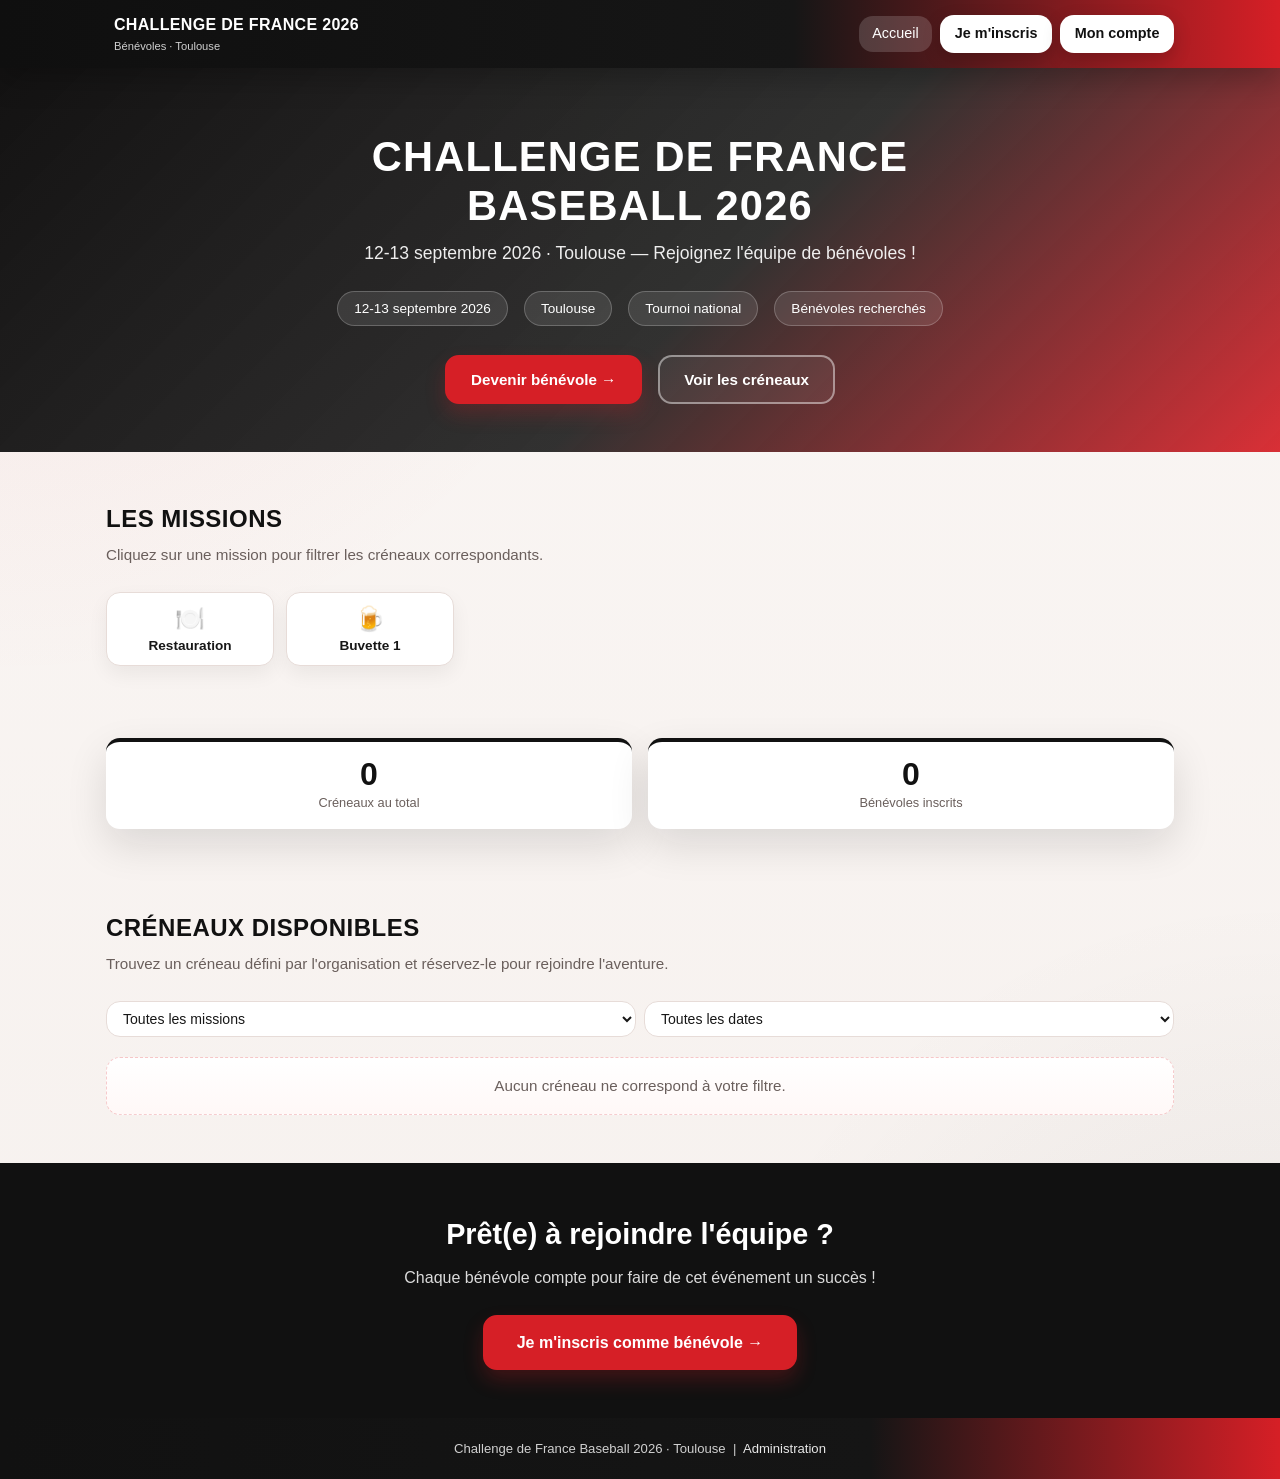
==== commit 77eb7a3b: "Update date index" ====
--- a/index.html
+++ b/index.html
@@ -36,10 +36,10 @@
           Challenge de France<br><span>Baseball 2026</span>
         </h1>
         <p class="hero-sub">
-          14–17 mai 2026 · Toulouse — Rejoignez l'équipe de bénévoles !
+          12-13 septembre 2026 · Toulouse — Rejoignez l'équipe de bénévoles !
         </p>
         <div class="hero-badges" aria-label="Informations clés">
-          <div class="hero-badge">14–17 mai 2026</div>
+          <div class="hero-badge">12-13 septembre 2026</div>
           <div class="hero-badge">Toulouse</div>
           <div class="hero-badge">Tournoi national</div>
           <div class="hero-badge">Bénévoles recherchés</div>
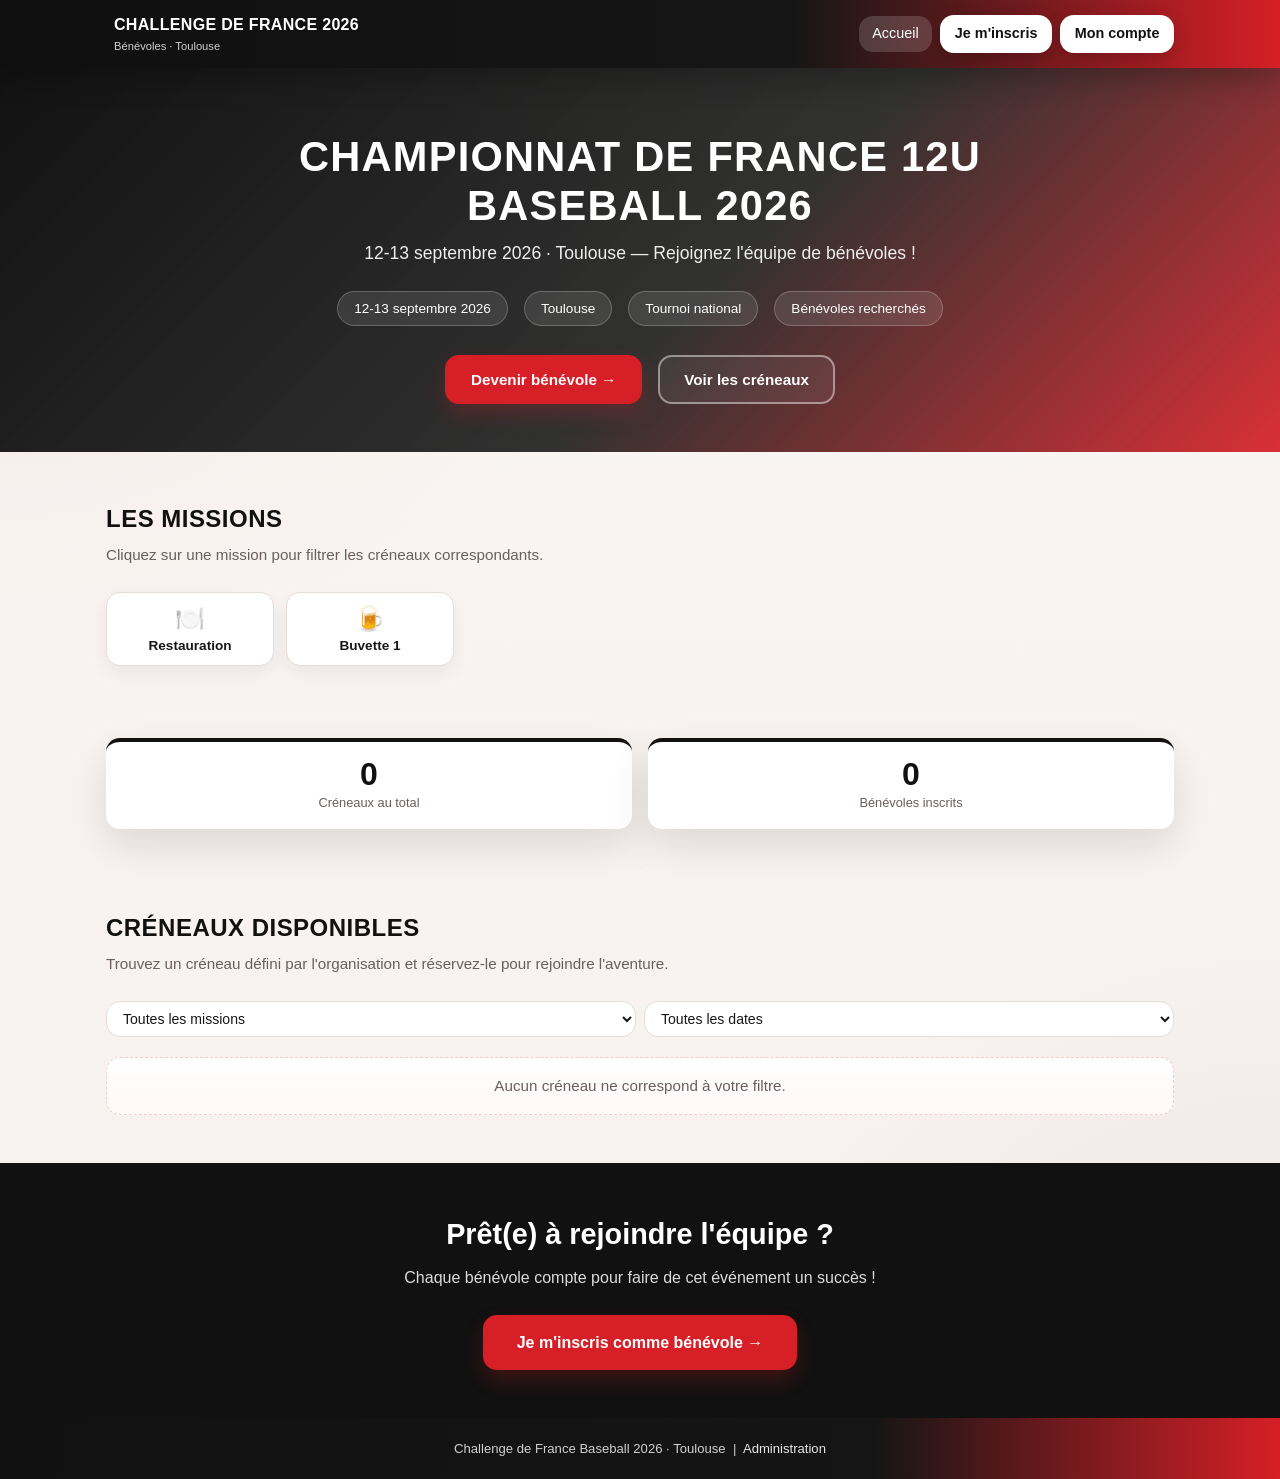
==== commit c2198b7b: "Challenge to Championnat" ====
--- a/index.html
+++ b/index.html
@@ -4,7 +4,7 @@
   <meta charset="UTF-8" />
   <meta name="viewport" content="width=device-width, initial-scale=1.0" />
   <meta name="description" content="Devenez bénévole au Challenge de France de Baseball 2026 à Toulouse. Consultez les créneaux disponibles et inscrivez-vous en ligne." />
-  <title>Bénévoles — Challenge de France Baseball 2026 · Toulouse</title>
+  <title>Bénévoles — Championnat de France 12U · Toulouse</title>
   <link rel="stylesheet" href="css/main.css?v=20260504-2" />
 </head>
 <body>
@@ -33,7 +33,7 @@
     <section class="hero" aria-labelledby="hero-title">
       <div class="container">
         <h1 id="hero-title">
-          Challenge de France<br><span>Baseball 2026</span>
+          Championnat de France 12U<br><span>Baseball 2026</span>
         </h1>
         <p class="hero-sub">
           12-13 septembre 2026 · Toulouse — Rejoignez l'équipe de bénévoles !
